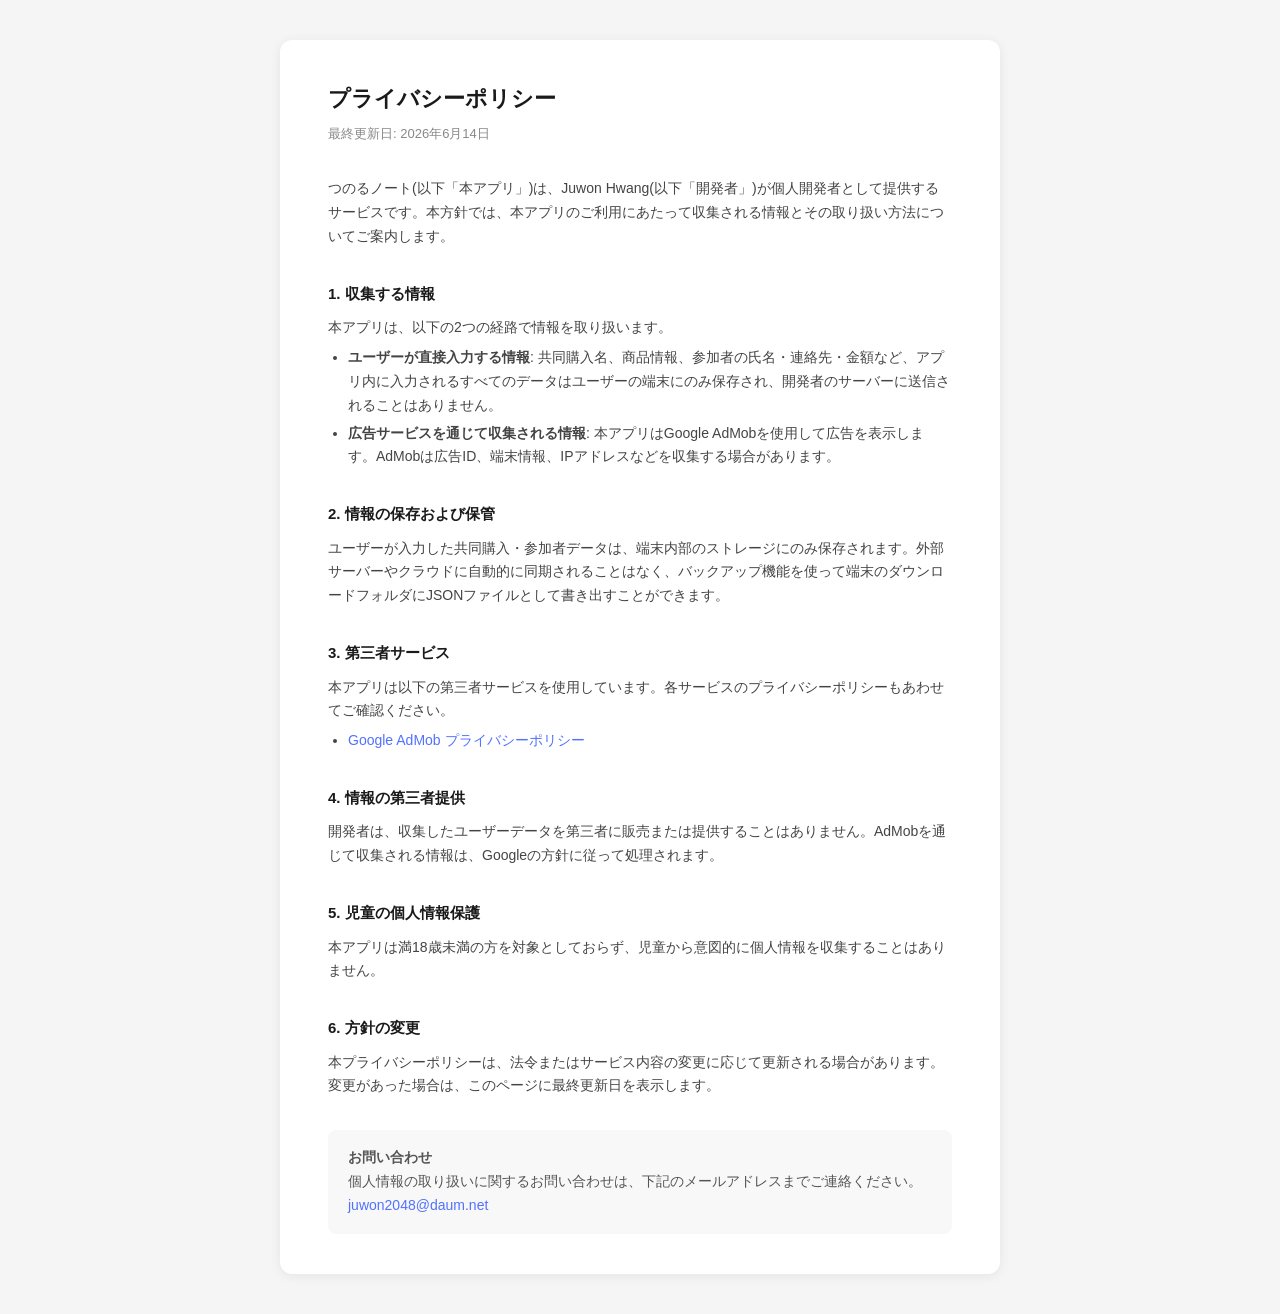
==== gonggunote/privacy-policy-ja.html @ 397874a6 "add Japanese privacy policy page (privacy-policy-ja.html)" ====
<!DOCTYPE html>
<html lang="ja">
<head>
    <meta charset="UTF-8">
    <meta name="viewport" content="width=device-width, initial-scale=1.0">
    <title>プライバシーポリシー - つのるノート</title>
    <style>
        * { box-sizing: border-box; margin: 0; padding: 0; }
        body {
            font-family: -apple-system, BlinkMacSystemFont, 'Segoe UI', sans-serif;
            background: #f5f5f5;
            color: #222;
            line-height: 1.7;
        }
        .container {
            max-width: 720px;
            margin: 40px auto;
            background: #fff;
            border-radius: 12px;
            padding: 40px 48px;
            box-shadow: 0 2px 12px rgba(0,0,0,0.07);
        }
        h1 {
            font-size: 22px;
            font-weight: 700;
            margin-bottom: 6px;
            color: #1a1a1a;
        }
        .updated {
            font-size: 13px;
            color: #888;
            margin-bottom: 32px;
        }
        h2 {
            font-size: 15px;
            font-weight: 700;
            margin-top: 32px;
            margin-bottom: 10px;
            color: #1a1a1a;
        }
        p, li {
            font-size: 14px;
            color: #444;
        }
        ul {
            padding-left: 20px;
            margin-top: 6px;
        }
        li { margin-bottom: 4px; }
        a { color: #5271ff; text-decoration: none; }
        a:hover { text-decoration: underline; }
        .contact {
            margin-top: 32px;
            padding: 16px 20px;
            background: #f8f8f8;
            border-radius: 8px;
            font-size: 14px;
            color: #555;
        }
        @media (max-width: 600px) {
            .container { margin: 0; border-radius: 0; padding: 28px 20px; }
        }
    </style>
</head>
<body>
<div class="container">
    <h1>プライバシーポリシー</h1>
    <p class="updated">最終更新日: 2026年6月14日</p>

    <p>つのるノート(以下「本アプリ」)は、Juwon Hwang(以下「開発者」)が個人開発者として提供するサービスです。本方針では、本アプリのご利用にあたって収集される情報とその取り扱い方法についてご案内します。</p>

    <h2>1. 収集する情報</h2>
    <p>本アプリは、以下の2つの経路で情報を取り扱います。</p>
    <ul>
        <li><strong>ユーザーが直接入力する情報</strong>: 共同購入名、商品情報、参加者の氏名・連絡先・金額など、アプリ内に入力されるすべてのデータはユーザーの端末にのみ保存され、開発者のサーバーに送信されることはありません。</li>
        <li><strong>広告サービスを通じて収集される情報</strong>: 本アプリはGoogle AdMobを使用して広告を表示します。AdMobは広告ID、端末情報、IPアドレスなどを収集する場合があります。</li>
    </ul>

    <h2>2. 情報の保存および保管</h2>
    <p>ユーザーが入力した共同購入・参加者データは、端末内部のストレージにのみ保存されます。外部サーバーやクラウドに自動的に同期されることはなく、バックアップ機能を使って端末のダウンロードフォルダにJSONファイルとして書き出すことができます。</p>

    <h2>3. 第三者サービス</h2>
    <p>本アプリは以下の第三者サービスを使用しています。各サービスのプライバシーポリシーもあわせてご確認ください。</p>
    <ul>
        <li><a href="https://policies.google.com/privacy" target="_blank">Google AdMob プライバシーポリシー</a></li>
    </ul>

    <h2>4. 情報の第三者提供</h2>
    <p>開発者は、収集したユーザーデータを第三者に販売または提供することはありません。AdMobを通じて収集される情報は、Googleの方針に従って処理されます。</p>

    <h2>5. 児童の個人情報保護</h2>
    <p>本アプリは満18歳未満の方を対象としておらず、児童から意図的に個人情報を収集することはありません。</p>

    <h2>6. 方針の変更</h2>
    <p>本プライバシーポリシーは、法令またはサービス内容の変更に応じて更新される場合があります。変更があった場合は、このページに最終更新日を表示します。</p>

    <div class="contact">
        <strong>お問い合わせ</strong><br>
        個人情報の取り扱いに関するお問い合わせは、下記のメールアドレスまでご連絡ください。<br>
        <a href="mailto:juwon2048@daum.net">juwon2048@daum.net</a>
    </div>
</div>
</body>
</html>
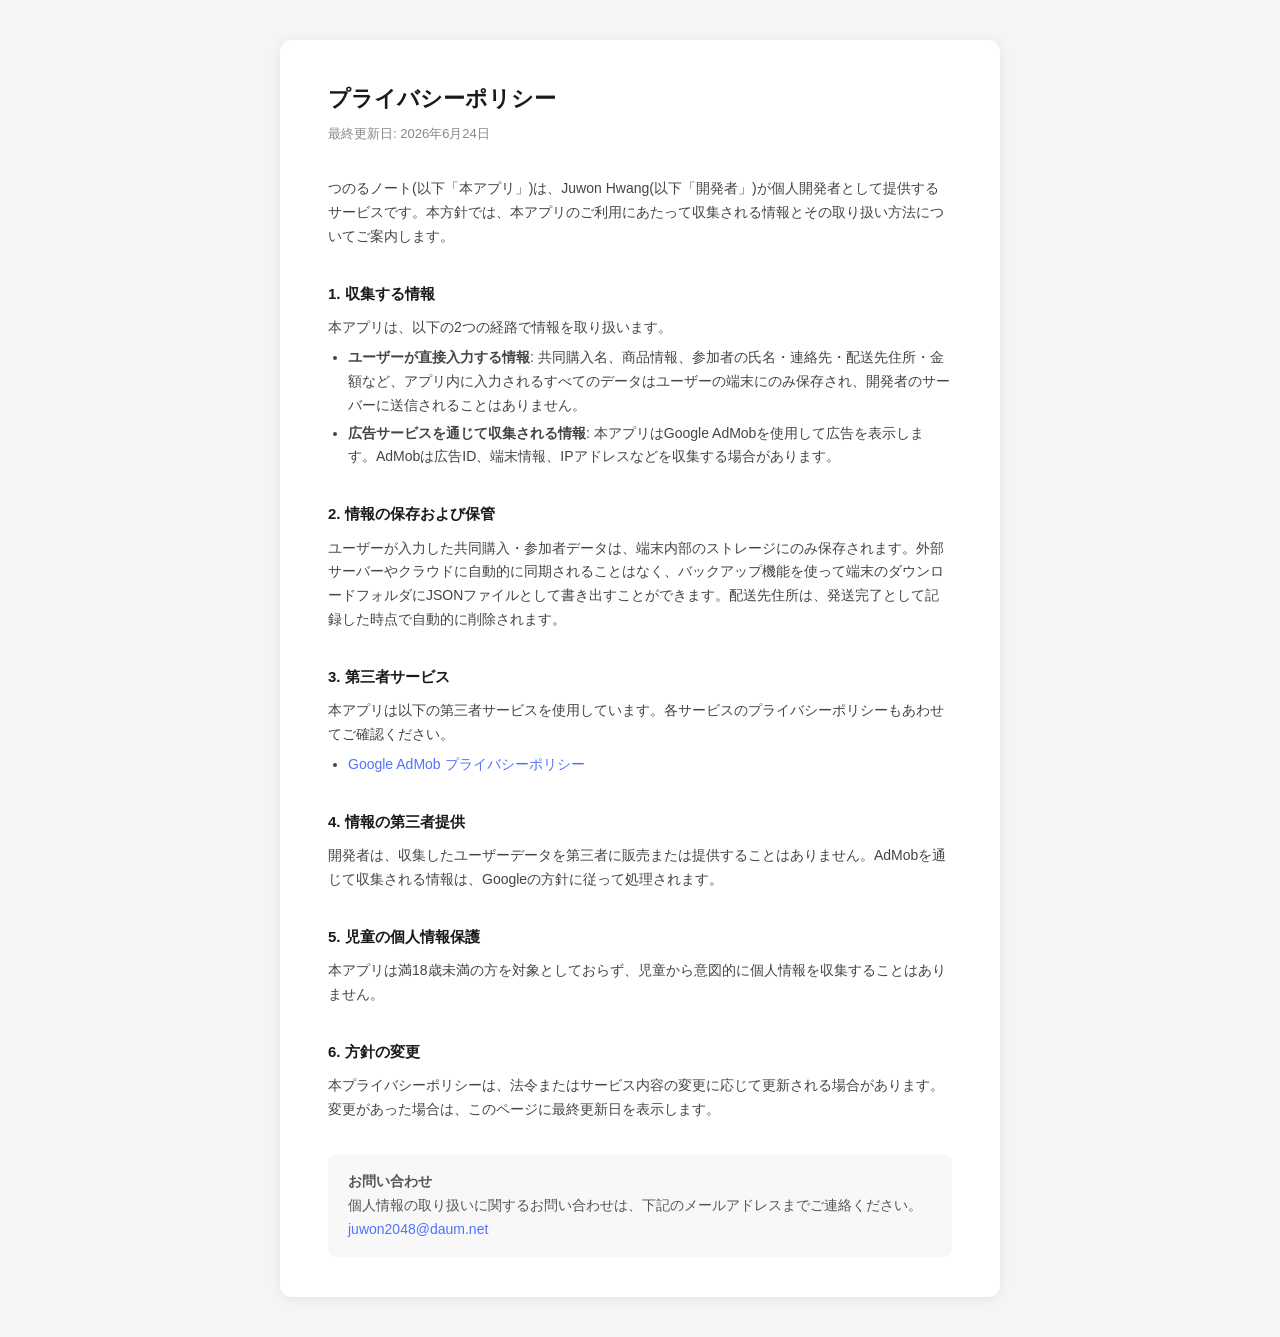
==== commit dbb860ac: "update privacy policy" ====
--- a/gonggunote/privacy-policy-ja.html
+++ b/gonggunote/privacy-policy-ja.html
@@ -65,19 +65,19 @@
 <body>
 <div class="container">
     <h1>プライバシーポリシー</h1>
-    <p class="updated">最終更新日: 2026年6月14日</p>
+    <p class="updated">最終更新日: 2026年6月24日</p>
 
     <p>つのるノート(以下「本アプリ」)は、Juwon Hwang(以下「開発者」)が個人開発者として提供するサービスです。本方針では、本アプリのご利用にあたって収集される情報とその取り扱い方法についてご案内します。</p>
 
     <h2>1. 収集する情報</h2>
     <p>本アプリは、以下の2つの経路で情報を取り扱います。</p>
     <ul>
-        <li><strong>ユーザーが直接入力する情報</strong>: 共同購入名、商品情報、参加者の氏名・連絡先・金額など、アプリ内に入力されるすべてのデータはユーザーの端末にのみ保存され、開発者のサーバーに送信されることはありません。</li>
+        <li><strong>ユーザーが直接入力する情報</strong>: 共同購入名、商品情報、参加者の氏名・連絡先・配送先住所・金額など、アプリ内に入力されるすべてのデータはユーザーの端末にのみ保存され、開発者のサーバーに送信されることはありません。</li>
         <li><strong>広告サービスを通じて収集される情報</strong>: 本アプリはGoogle AdMobを使用して広告を表示します。AdMobは広告ID、端末情報、IPアドレスなどを収集する場合があります。</li>
     </ul>
 
     <h2>2. 情報の保存および保管</h2>
-    <p>ユーザーが入力した共同購入・参加者データは、端末内部のストレージにのみ保存されます。外部サーバーやクラウドに自動的に同期されることはなく、バックアップ機能を使って端末のダウンロードフォルダにJSONファイルとして書き出すことができます。</p>
+    <p>ユーザーが入力した共同購入・参加者データは、端末内部のストレージにのみ保存されます。外部サーバーやクラウドに自動的に同期されることはなく、バックアップ機能を使って端末のダウンロードフォルダにJSONファイルとして書き出すことができます。配送先住所は、発送完了として記録した時点で自動的に削除されます。</p>
 
     <h2>3. 第三者サービス</h2>
     <p>本アプリは以下の第三者サービスを使用しています。各サービスのプライバシーポリシーもあわせてご確認ください。</p>
